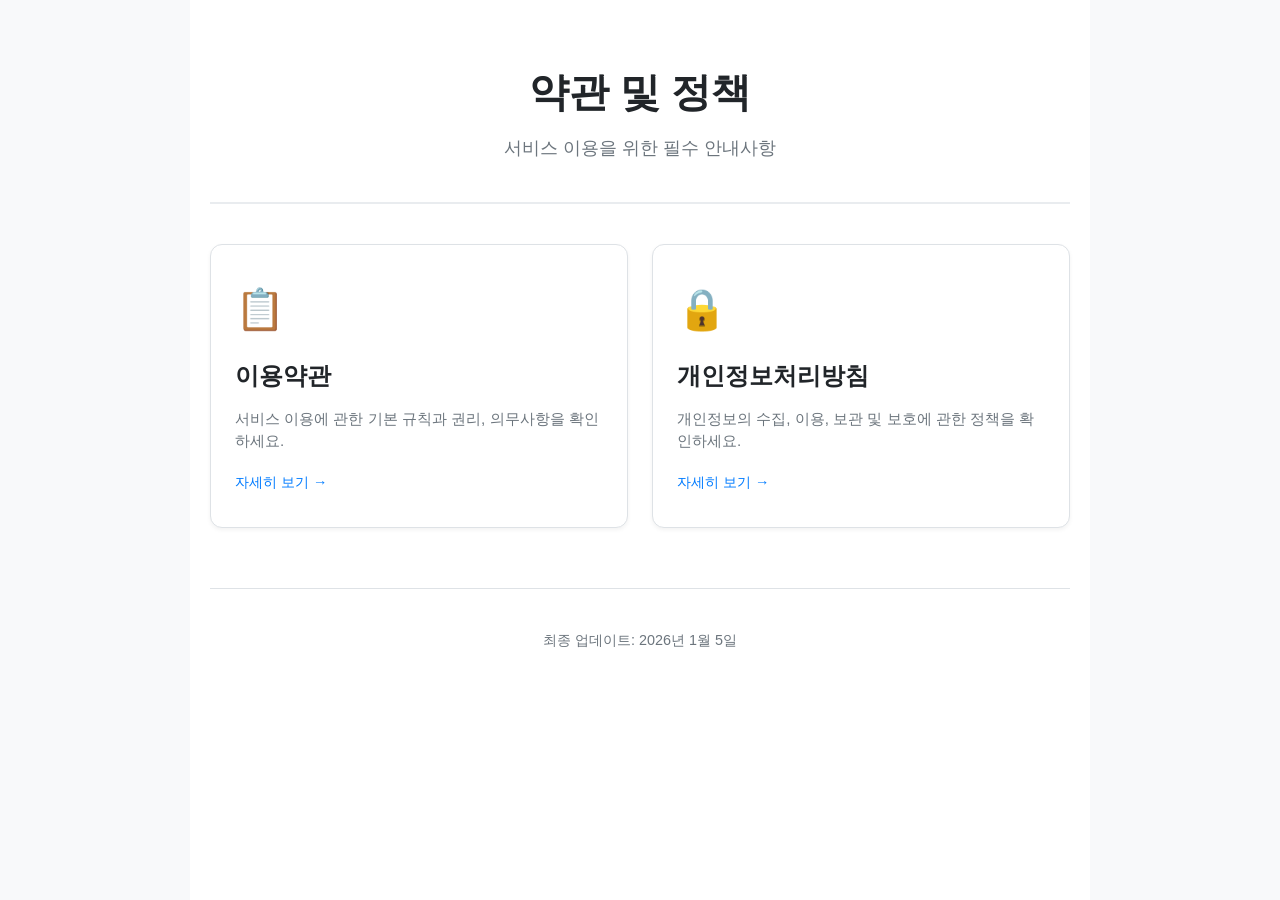
==== index.html @ 530a2d66 "feat: 초기 약관 및 개인정보처리방침 페이지 작성     - 이용약관: 우리동네 서비스에 맞춘 지역 기반 커뮤니티 약관     - 개인정보처리방침: 카카오 로그인, 위치정보, " ====
<!DOCTYPE html>
<html lang="ko">
<head>
    <meta charset="UTF-8">
    <meta name="viewport" content="width=device-width, initial-scale=1.0">
    <title>약관 및 정책</title>
    <link rel="stylesheet" href="css/style.css">
</head>
<body>
    <div class="container">
        <header>
            <h1>약관 및 정책</h1>
            <p class="subtitle">서비스 이용을 위한 필수 안내사항</p>
        </header>

        <main>
            <div class="terms-grid">
                <a href="terms-of-service.html" class="term-card">
                    <div class="term-icon">📋</div>
                    <h2>이용약관</h2>
                    <p>서비스 이용에 관한 기본 규칙과 권리, 의무사항을 확인하세요.</p>
                    <span class="read-more">자세히 보기 →</span>
                </a>

                <a href="privacy-policy.html" class="term-card">
                    <div class="term-icon">🔒</div>
                    <h2>개인정보처리방침</h2>
                    <p>개인정보의 수집, 이용, 보관 및 보호에 관한 정책을 확인하세요.</p>
                    <span class="read-more">자세히 보기 →</span>
                </a>
            </div>
        </main>

        <footer>
            <p>최종 업데이트: <time datetime="2026-01-05">2026년 1월 5일</time></p>
        </footer>
    </div>
</body>
</html>
---- css/style.css ----
/* Reset and Base Styles */
* {
    margin: 0;
    padding: 0;
    box-sizing: border-box;
}

body {
    font-family: -apple-system, BlinkMacSystemFont, "Apple SD Gothic Neo", "Pretendard Variable", Pretendard, Roboto, "Noto Sans KR", "Segoe UI", "Malgun Gothic", "Apple Color Emoji", "Segoe UI Emoji", "Segoe UI Symbol", sans-serif;
    line-height: 1.6;
    color: #333;
    background-color: #f8f9fa;
}

/* Container */
.container {
    max-width: 900px;
    margin: 0 auto;
    padding: 20px;
    background-color: #ffffff;
    min-height: 100vh;
}

/* Header */
header {
    text-align: center;
    padding: 40px 20px;
    border-bottom: 2px solid #e9ecef;
    margin-bottom: 40px;
}

header h1 {
    font-size: 2.5em;
    font-weight: 700;
    color: #212529;
    margin-bottom: 10px;
}

.subtitle {
    font-size: 1.1em;
    color: #6c757d;
    margin-top: 10px;
}

.effective-date {
    font-size: 0.95em;
    color: #6c757d;
    margin-top: 10px;
}

/* Breadcrumb Navigation */
.breadcrumb {
    padding: 20px 0;
    margin-bottom: 20px;
}

.breadcrumb a {
    color: #495057;
    text-decoration: none;
    font-size: 0.95em;
    transition: color 0.2s;
}

.breadcrumb a:hover {
    color: #007bff;
}

/* Terms Grid (Index Page) */
.terms-grid {
    display: grid;
    grid-template-columns: repeat(auto-fit, minmax(280px, 1fr));
    gap: 24px;
    margin: 40px 0;
}

.term-card {
    display: block;
    background: #ffffff;
    border: 1px solid #dee2e6;
    border-radius: 12px;
    padding: 32px 24px;
    text-decoration: none;
    color: inherit;
    transition: all 0.3s ease;
    box-shadow: 0 2px 4px rgba(0, 0, 0, 0.05);
}

.term-card:hover {
    transform: translateY(-4px);
    box-shadow: 0 8px 16px rgba(0, 0, 0, 0.1);
    border-color: #007bff;
}

.term-icon {
    font-size: 2.5em;
    margin-bottom: 16px;
}

.term-card h2 {
    font-size: 1.5em;
    font-weight: 600;
    color: #212529;
    margin-bottom: 12px;
}

.term-card p {
    color: #6c757d;
    font-size: 0.95em;
    margin-bottom: 16px;
    line-height: 1.5;
}

.read-more {
    color: #007bff;
    font-size: 0.9em;
    font-weight: 500;
}

/* Terms Content (Detail Pages) */
.terms-content {
    padding: 20px 0;
}

.terms-content section {
    margin-bottom: 40px;
}

.terms-content h2 {
    font-size: 1.6em;
    font-weight: 600;
    color: #212529;
    margin-bottom: 16px;
    padding-bottom: 8px;
    border-bottom: 2px solid #e9ecef;
}

.terms-content h3 {
    font-size: 1.25em;
    font-weight: 600;
    color: #495057;
    margin-top: 24px;
    margin-bottom: 12px;
}

.terms-content p {
    margin-bottom: 16px;
    line-height: 1.7;
}

.terms-content ol,
.terms-content ul {
    margin-left: 20px;
    margin-bottom: 16px;
}

.terms-content ol {
    list-style-type: decimal;
}

.terms-content ul {
    list-style-type: disc;
}

.terms-content li {
    margin-bottom: 12px;
    line-height: 1.7;
}

.terms-content li ul,
.terms-content li ol {
    margin-top: 8px;
}

.terms-content a {
    color: #007bff;
    text-decoration: none;
    transition: color 0.2s;
}

.terms-content a:hover {
    color: #0056b3;
    text-decoration: underline;
}

/* Info Box */
.info-box {
    background-color: #f8f9fa;
    border-left: 4px solid #007bff;
    padding: 20px;
    margin: 20px 0;
    border-radius: 4px;
}

.info-box p {
    margin-bottom: 8px;
}

.info-box p:last-child {
    margin-bottom: 0;
}

.info-box strong {
    color: #212529;
    font-weight: 600;
}

.info-box ul {
    margin-left: 20px;
    margin-top: 8px;
}

/* Intro Text */
.intro-text {
    background-color: #e7f3ff;
    border-left: 4px solid #007bff;
    padding: 16px 20px;
    margin-bottom: 32px;
    border-radius: 4px;
    font-weight: 500;
}

/* Note */
.note {
    color: #6c757d;
    font-size: 0.9em;
    font-style: italic;
    margin-top: 8px;
}

/* Consent Section */
.consent-section {
    margin-top: 40px;
}

.consent-box {
    background-color: #f8f9fa;
    border: 2px solid #dee2e6;
    border-radius: 8px;
    padding: 32px;
    margin-top: 24px;
}

.consent-box h3 {
    font-size: 1.3em;
    font-weight: 600;
    color: #212529;
    margin-bottom: 16px;
}

.checkbox-group {
    margin: 24px 0;
}

.checkbox-label {
    display: block;
    padding: 16px;
    margin-bottom: 12px;
    background-color: #ffffff;
    border: 1px solid #dee2e6;
    border-radius: 6px;
    cursor: not-allowed;
    transition: background-color 0.2s;
}

.checkbox-label input[type="checkbox"] {
    margin-right: 12px;
    cursor: not-allowed;
}

.checkbox-label span {
    font-size: 1em;
    color: #495057;
    font-weight: 500;
}

/* Footer */
footer {
    margin-top: 60px;
    padding: 40px 20px 20px;
    border-top: 1px solid #dee2e6;
    text-align: center;
}

footer p {
    color: #6c757d;
    font-size: 0.9em;
}

footer a {
    color: #007bff;
    text-decoration: none;
    transition: color 0.2s;
}

footer a:hover {
    color: #0056b3;
    text-decoration: underline;
}

/* Responsive Design */
@media (max-width: 768px) {
    .container {
        padding: 10px;
    }

    header {
        padding: 30px 10px;
    }

    header h1 {
        font-size: 2em;
    }

    .terms-grid {
        grid-template-columns: 1fr;
        gap: 16px;
    }

    .term-card {
        padding: 24px 20px;
    }

    .terms-content {
        padding: 10px;
    }

    .terms-content h2 {
        font-size: 1.4em;
    }

    .terms-content h3 {
        font-size: 1.15em;
    }

    .consent-box {
        padding: 20px;
    }
}

@media (max-width: 480px) {
    header h1 {
        font-size: 1.6em;
    }

    .term-card h2 {
        font-size: 1.3em;
    }

    .terms-content h2 {
        font-size: 1.3em;
    }
}

/* Print Styles */
@media print {
    body {
        background-color: #ffffff;
    }

    .container {
        max-width: 100%;
        padding: 0;
    }

    .breadcrumb,
    footer a {
        display: none;
    }

    .term-card {
        break-inside: avoid;
    }

    .terms-content section {
        break-inside: avoid;
    }
}
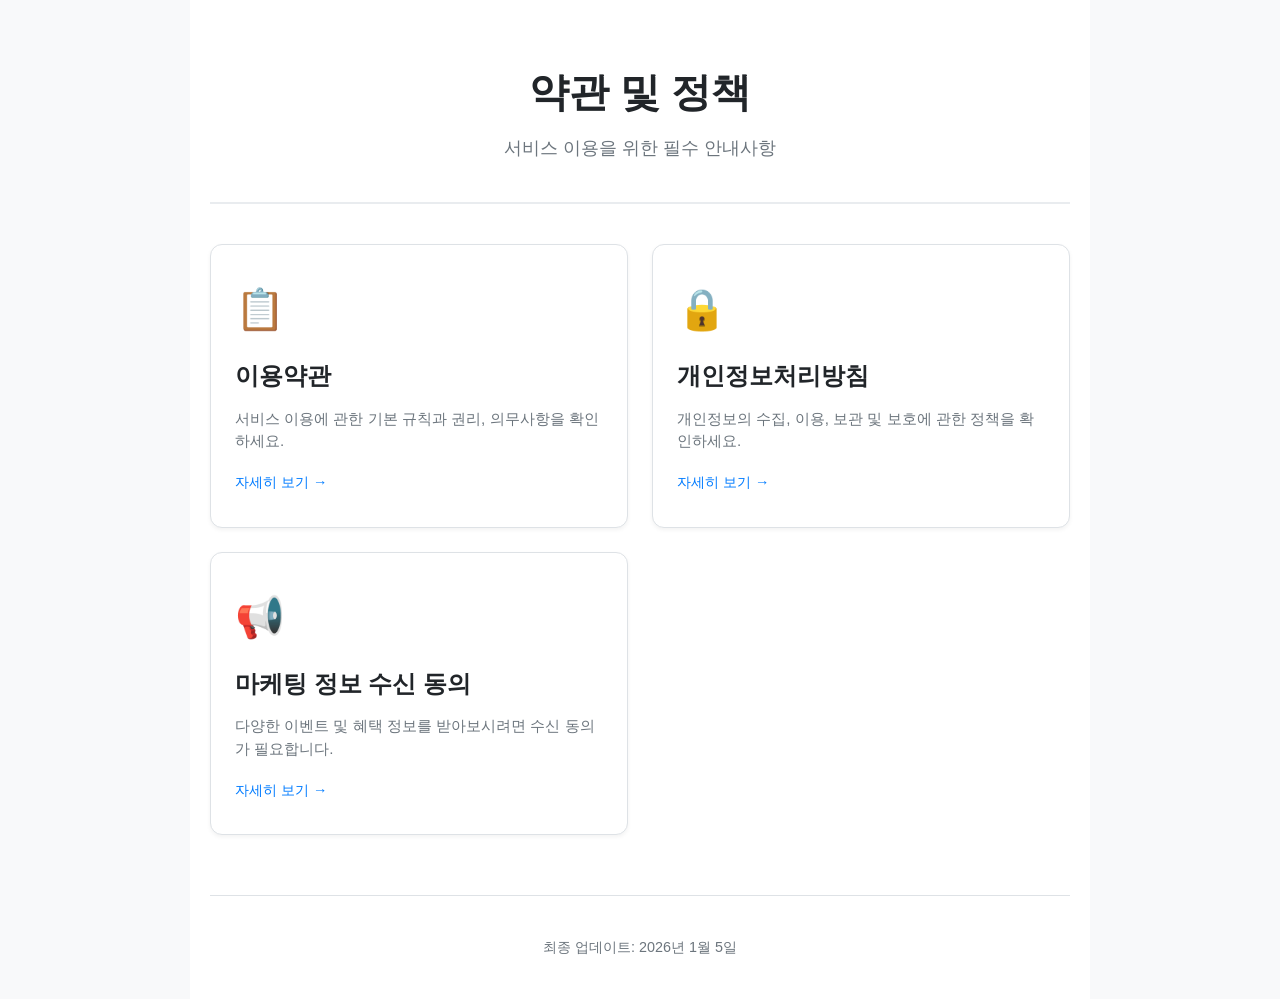
==== commit 6755dc85: "feat: 마케팅 정보 수신 동의 페이지 추가 - 마케팅 정보 수신 동의 페이지 신규 작성 - 수신 채널 및 제공 정보 명시 - 수신 동의 철회 방법 안내 - 메인 페이지에 마케팅" ====
--- a/index.html
+++ b/index.html
@@ -28,6 +28,13 @@
                     <p>개인정보의 수집, 이용, 보관 및 보호에 관한 정책을 확인하세요.</p>
                     <span class="read-more">자세히 보기 →</span>
                 </a>
+
+                <a href="marketing-consent.html" class="term-card">
+                    <div class="term-icon">📢</div>
+                    <h2>마케팅 정보 수신 동의</h2>
+                    <p>다양한 이벤트 및 혜택 정보를 받아보시려면 수신 동의가 필요합니다.</p>
+                    <span class="read-more">자세히 보기 →</span>
+                </a>
             </div>
         </main>
 
